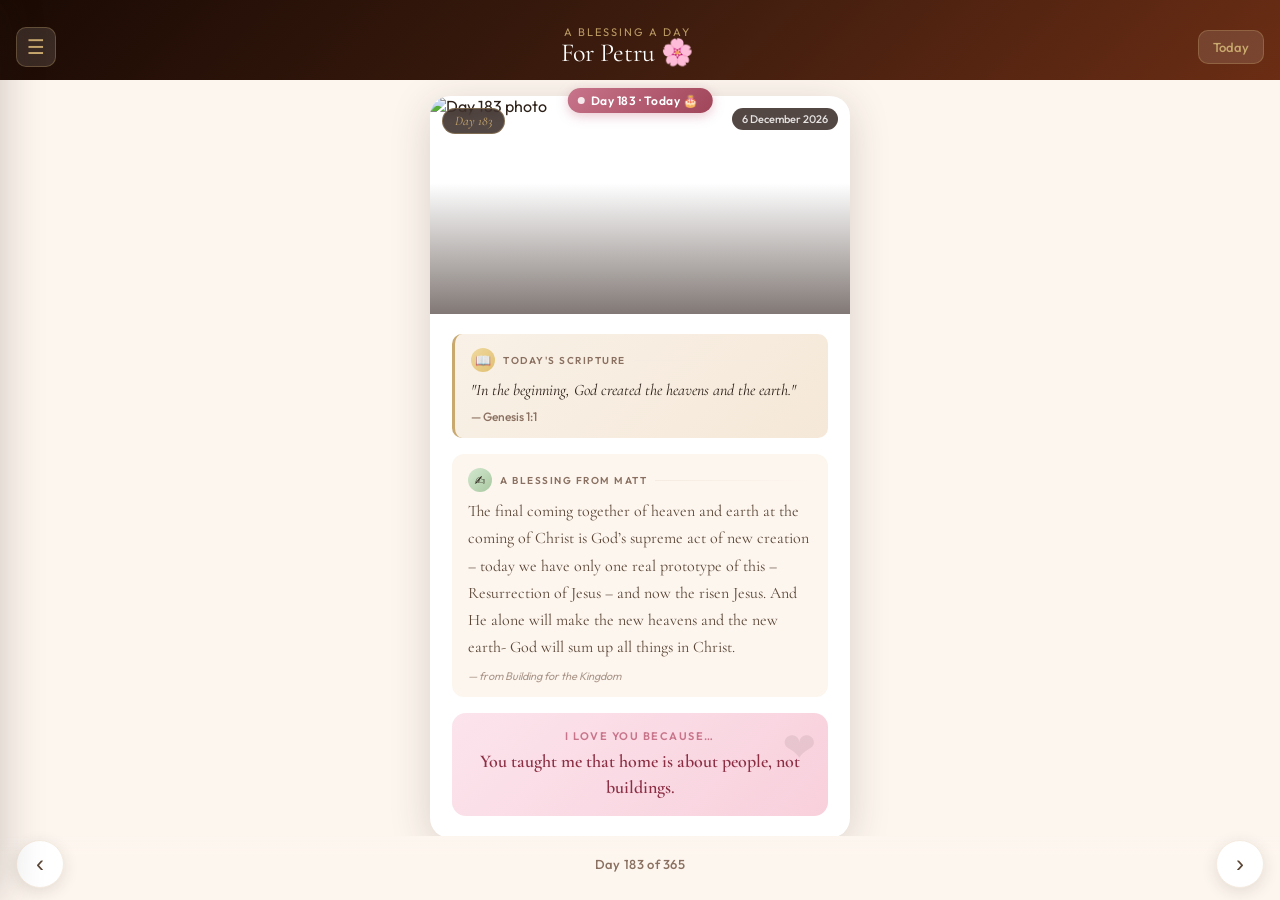
==== index.html @ 0aebe15b "🌸 Petru Blessings App - core files" ====
<!DOCTYPE html>
<html lang="en">
<head>
  <meta charset="UTF-8">
  <meta name="viewport" content="width=device-width, initial-scale=1.0, viewport-fit=cover">
  <title>A Blessing a Day – For Petru</title>
  <meta name="description" content="A year of daily blessings for Petru, from Matt with love.">
  <meta name="apple-mobile-web-app-capable" content="yes">
  <meta name="apple-mobile-web-app-status-bar-style" content="black-translucent">
  <meta name="apple-mobile-web-app-title" content="Blessings 🌸">
  <link rel="apple-touch-icon" href="icon-192.png">
  <meta name="theme-color" content="#3d1c0e">
  <link rel="manifest" href="manifest.json">
  <link rel="preconnect" href="https://fonts.googleapis.com">
  <link rel="preconnect" href="https://fonts.gstatic.com" crossorigin>
  <link href="https://fonts.googleapis.com/css2?family=Cormorant+Garamond:ital,wght@0,300;0,400;0,600;1,300;1,400&family=Outfit:wght@300;400;500;600&display=swap" rel="stylesheet">
  <link rel="stylesheet" href="style.css">
</head>
<body>

  <!-- HEADER -->
  <header class="app-header" id="app-header">
    <div class="header-bg"></div>
    <div class="header-content">
      <div class="header-top-row">
        <button class="menu-btn" id="menu-btn" aria-label="View all days">☰</button>
        <div class="header-title-group">
          <p class="header-sub">A Blessing a Day</p>
          <h1 class="header-title">For Petru 🌸</h1>
        </div>
        <button class="today-btn" id="go-today-btn" aria-label="Go to today">Today</button>
      </div>
    </div>
  </header>

  <!-- TODAY PILL -->
  <div class="today-pill" id="today-pill">
    <span class="today-dot"></span>
    <span id="today-pill-text">Day 1</span>
  </div>

  <!-- MAIN CARD AREA -->
  <main class="card-viewport" id="card-viewport">
    <div class="card-track" id="card-track">
      <!-- Cards injected by JS -->
    </div>
  </main>

  <!-- NAV ARROWS -->
  <div class="nav-arrows" id="nav-arrows">
    <button class="nav-arrow" id="prev-btn" aria-label="Previous day">‹</button>
    <div class="day-counter" id="day-counter">Day 1 of 365</div>
    <button class="nav-arrow" id="next-btn" aria-label="Next day">›</button>
  </div>

  <!-- ALL-DAYS PANEL -->
  <div class="panel-overlay" id="panel-overlay"></div>
  <aside class="days-panel" id="days-panel">
    <div class="panel-header">
      <h2>All Blessings</h2>
      <button class="close-panel-btn" id="close-panel-btn">✕</button>
    </div>
    <div class="panel-search">
      <input type="text" id="search-input" placeholder="Search days…" autocomplete="off">
    </div>
    <div class="panel-list" id="panel-list"></div>
  </aside>

  <!-- FULL-SCREEN PHOTO VIEWER -->
  <div class="photo-viewer" id="photo-viewer">
    <button class="close-photo-btn" id="close-photo-btn">✕</button>
    <img id="photo-viewer-img" src="" alt="Photo of Matt and Petru">
  </div>

  <script src="data.js"></script>
  <script src="script.js"></script>
  <script>
    if ('serviceWorker' in navigator) {
      window.addEventListener('load', () => {
        navigator.serviceWorker.register('./sw.js')
          .then(reg => console.log('SW registered:', reg.scope))
          .catch(err => console.log('SW failed:', err));
      });
    }
  </script>
</body>
</html>
---- style.css ----
/* ─── RESET & TOKENS ─────────────────────────────────────────── */
*, *::before, *::after { box-sizing: border-box; margin: 0; padding: 0; }

:root {
  --gold:      #c9a96e;
  --gold-lt:   #e8d5b0;
  --rose:      #c8748a;
  --rose-lt:   #f0b8c8;
  --cream:     #fdf6ef;
  --cream-dk:  #f5ebe0;
  --ink:       #2c2018;
  --ink-mid:   #5a4535;
  --ink-lt:    #8a7060;
  --white:     #ffffff;
  --shadow:    0 8px 40px rgba(44,32,24,0.18);
  --radius:    20px;
  --card-w:    min(420px, 96vw);
  --hdr-h:     80px;
  --nav-h:     64px;
  --font-serif: 'Cormorant Garamond', Georgia, serif;
  --font-sans:  'Outfit', system-ui, sans-serif;
}

html, body {
  height: 100%;
  overflow: hidden;
  background: var(--cream);
  color: var(--ink);
  font-family: var(--font-sans);
  -webkit-font-smoothing: antialiased;
}

/* ─── HEADER ─────────────────────────────────────────────────── */
.app-header {
  position: fixed;
  top: 0; left: 0; right: 0;
  z-index: 100;
  height: var(--hdr-h);
  display: flex;
  align-items: flex-end;
  padding: 0 16px 12px;
  padding-top: max(12px, env(safe-area-inset-top));
}
.header-bg {
  position: absolute;
  inset: 0;
  background: linear-gradient(135deg, #1a0a04 0%, #3d1c0e 50%, #6b2d14 100%);
  z-index: -1;
}
.header-content { width: 100%; }
.header-top-row {
  display: flex;
  align-items: center;
  justify-content: space-between;
  gap: 12px;
}
.header-title-group { text-align: center; flex: 1; }
.header-sub {
  font-family: var(--font-sans);
  font-size: 11px;
  letter-spacing: 2px;
  text-transform: uppercase;
  color: var(--gold);
  opacity: 0.9;
}
.header-title {
  font-family: var(--font-serif);
  font-size: 26px;
  font-weight: 400;
  color: var(--white);
  line-height: 1.1;
}
.menu-btn, .today-btn {
  background: rgba(255,255,255,0.12);
  border: 1px solid rgba(201,169,110,0.3);
  color: var(--gold);
  border-radius: 10px;
  cursor: pointer;
  font-family: var(--font-sans);
  transition: background 0.2s;
  flex-shrink: 0;
}
.menu-btn {
  font-size: 20px;
  width: 40px; height: 40px;
  display: flex; align-items: center; justify-content: center;
}
.today-btn {
  font-size: 13px;
  font-weight: 500;
  padding: 8px 14px;
}
.menu-btn:hover, .today-btn:hover { background: rgba(255,255,255,0.22); }

/* ─── TODAY PILL ─────────────────────────────────────────────── */
.today-pill {
  position: fixed;
  top: calc(var(--hdr-h) + 8px);
  left: 50%;
  transform: translateX(-50%);
  z-index: 99;
  background: linear-gradient(135deg, var(--rose), #a0455a);
  color: white;
  font-size: 12px;
  font-weight: 600;
  letter-spacing: 0.5px;
  padding: 5px 14px 5px 10px;
  border-radius: 20px;
  display: flex;
  align-items: center;
  gap: 6px;
  box-shadow: 0 3px 12px rgba(200,116,138,0.4);
  pointer-events: none;
}
.today-dot {
  width: 7px; height: 7px;
  border-radius: 50%;
  background: #fff;
  opacity: 0.85;
  animation: pulse 2s infinite;
}
@keyframes pulse {
  0%, 100% { opacity: 0.85; transform: scale(1); }
  50% { opacity: 0.4; transform: scale(0.7); }
}

/* ─── CARD VIEWPORT ──────────────────────────────────────────── */
.card-viewport {
  position: fixed;
  top: var(--hdr-h);
  bottom: var(--nav-h);
  left: 0; right: 0;
  overflow: hidden;
  display: flex;
  align-items: center;
  justify-content: center;
}
.card-track {
  display: flex;
  align-items: center;
  gap: 20px;
  width: 100%;
  height: 100%;
  padding: 16px 0 4px;
  overflow-y: auto;
  overflow-x: hidden;
  scroll-snap-type: none;
  justify-content: flex-start;
  flex-direction: column;
}

/* ─── THE CARD ───────────────────────────────────────────────── */
.blessing-card {
  width: var(--card-w);
  flex-shrink: 0;
  background: var(--white);
  border-radius: var(--radius);
  box-shadow: var(--shadow);
  overflow: hidden;
  display: none;
  flex-direction: column;
  animation: cardIn 0.5s cubic-bezier(0.16,1,0.3,1) both;
}
.blessing-card.active { display: flex; }

@keyframes cardIn {
  from { opacity: 0; transform: translateY(24px) scale(0.97); }
  to   { opacity: 1; transform: translateY(0) scale(1); }
}

/* Card photo */
.card-photo-wrap {
  position: relative;
  width: 100%;
  padding-top: 60%;
  overflow: hidden;
  cursor: zoom-in;
  flex-shrink: 0;
}
.card-photo-wrap img {
  position: absolute;
  inset: 0;
  width: 100%; height: 100%;
  object-fit: cover;
  transition: transform 0.4s ease;
}
.card-photo-wrap:hover img { transform: scale(1.04); }
.card-day-badge {
  position: absolute;
  top: 12px; left: 12px;
  background: rgba(26,10,4,0.75);
  backdrop-filter: blur(6px);
  color: var(--gold);
  font-family: var(--font-serif);
  font-size: 13px;
  font-style: italic;
  padding: 4px 12px;
  border-radius: 20px;
  border: 1px solid rgba(201,169,110,0.4);
}
.card-date-badge {
  position: absolute;
  top: 12px; right: 12px;
  background: rgba(26,10,4,0.75);
  backdrop-filter: blur(6px);
  color: rgba(255,255,255,0.85);
  font-size: 11px;
  font-weight: 500;
  padding: 4px 10px;
  border-radius: 20px;
}
.card-photo-gradient {
  position: absolute;
  bottom: 0; left: 0; right: 0;
  height: 60%;
  background: linear-gradient(to top, rgba(26,10,4,0.55), transparent);
  pointer-events: none;
}

/* Card body */
.card-body {
  padding: 20px 22px 22px;
  display: flex;
  flex-direction: column;
  gap: 16px;
  overflow-y: auto;
  flex: 1;
}

/* Section labels */
.section-label {
  display: flex;
  align-items: center;
  gap: 8px;
  margin-bottom: 6px;
}
.section-label span {
  font-size: 10px;
  font-weight: 600;
  letter-spacing: 1.5px;
  text-transform: uppercase;
  color: var(--ink-lt);
}
.section-label::after {
  content: '';
  flex: 1;
  height: 1px;
  background: linear-gradient(to right, var(--cream-dk), transparent);
}
.section-icon {
  width: 24px; height: 24px;
  border-radius: 50%;
  display: flex; align-items: center; justify-content: center;
  font-size: 13px;
  flex-shrink: 0;
}

/* Verse */
.verse-block {
  background: linear-gradient(135deg, #f9f1e7, #f5e8d8);
  border-left: 3px solid var(--gold);
  border-radius: 10px;
  padding: 14px 16px;
}
.section-icon.verse-icon { background: linear-gradient(135deg, #f0d9a0, #e0c070); }
.verse-text {
  font-family: var(--font-serif);
  font-size: 16px;
  font-style: italic;
  line-height: 1.55;
  color: var(--ink);
}
.verse-ref {
  margin-top: 6px;
  font-size: 12px;
  color: var(--ink-lt);
  font-weight: 500;
}

/* Message */
.message-block {
  background: var(--cream);
  border-radius: 12px;
  padding: 14px 16px;
}
.section-icon.msg-icon { background: linear-gradient(135deg, #d4e8d0, #a8c8a0); }
.message-text {
  font-family: var(--font-serif);
  font-size: 16px;
  line-height: 1.7;
  color: var(--ink-mid);
}
.message-source {
  margin-top: 8px;
  font-size: 11px;
  color: var(--ink-lt);
  font-style: italic;
  opacity: 0.7;
}

/* Love block */
.love-block {
  background: linear-gradient(135deg, #fce4ec, #f8d0dc);
  border-radius: 14px;
  padding: 16px 18px;
  text-align: center;
  position: relative;
  overflow: hidden;
}
.love-block::before {
  content: '❤';
  position: absolute;
  right: 12px; top: 8px;
  font-size: 40px;
  opacity: 0.08;
}
.section-icon.love-icon { background: linear-gradient(135deg, #f8bbd0, #f48fb1); }
.love-label {
  font-size: 11px;
  font-weight: 600;
  letter-spacing: 1.5px;
  text-transform: uppercase;
  color: var(--rose);
  margin-bottom: 6px;
}
.love-text {
  font-family: var(--font-serif);
  font-size: 18px;
  font-weight: 600;
  line-height: 1.4;
  color: #8b2e44;
}

/* ─── NAV ARROWS ─────────────────────────────────────────────── */
.nav-arrows {
  position: fixed;
  bottom: 0; left: 0; right: 0;
  height: var(--nav-h);
  display: flex;
  align-items: center;
  justify-content: space-between;
  padding: 0 16px;
  padding-bottom: max(8px, env(safe-area-inset-bottom));
  background: linear-gradient(to top, var(--cream) 70%, transparent);
  z-index: 90;
}
.nav-arrow {
  width: 48px; height: 48px;
  border-radius: 50%;
  background: var(--white);
  border: 1px solid var(--cream-dk);
  box-shadow: 0 4px 16px rgba(44,32,24,0.12);
  font-size: 24px;
  color: var(--ink-mid);
  cursor: pointer;
  display: flex; align-items: center; justify-content: center;
  transition: all 0.2s;
  -webkit-tap-highlight-color: transparent;
}
.nav-arrow:hover { background: var(--cream-dk); transform: scale(1.08); }
.nav-arrow:active { transform: scale(0.95); }
.nav-arrow:disabled { opacity: 0.3; pointer-events: none; }
.day-counter {
  font-size: 13px;
  font-weight: 500;
  color: var(--ink-lt);
  letter-spacing: 0.3px;
}

/* ─── PANEL OVERLAY & PANEL ──────────────────────────────────── */
.panel-overlay {
  position: fixed; inset: 0;
  background: rgba(26,10,4,0.5);
  z-index: 200;
  opacity: 0;
  pointer-events: none;
  transition: opacity 0.3s;
}
.panel-overlay.open { opacity: 1; pointer-events: all; }

.days-panel {
  position: fixed;
  top: 0; left: 0; bottom: 0;
  width: min(320px, 85vw);
  background: var(--white);
  z-index: 201;
  transform: translateX(-100%);
  transition: transform 0.35s cubic-bezier(0.4,0,0.2,1);
  display: flex;
  flex-direction: column;
  box-shadow: 4px 0 40px rgba(44,32,24,0.2);
}
.days-panel.open { transform: translateX(0); }

.panel-header {
  padding: 20px 16px 12px;
  padding-top: max(20px, env(safe-area-inset-top));
  display: flex;
  align-items: center;
  justify-content: space-between;
  border-bottom: 1px solid var(--cream-dk);
  background: linear-gradient(135deg, #1a0a04, #3d1c0e);
}
.panel-header h2 {
  font-family: var(--font-serif);
  font-size: 22px;
  font-weight: 400;
  color: var(--white);
}
.close-panel-btn {
  background: rgba(255,255,255,0.15);
  border: none;
  color: var(--gold);
  width: 34px; height: 34px;
  border-radius: 50%;
  font-size: 16px;
  cursor: pointer;
  display: flex; align-items: center; justify-content: center;
}

.panel-search {
  padding: 12px 16px 8px;
  border-bottom: 1px solid var(--cream-dk);
}
.panel-search input {
  width: 100%;
  padding: 9px 14px;
  border: 1px solid var(--cream-dk);
  border-radius: 10px;
  font-size: 14px;
  font-family: var(--font-sans);
  background: var(--cream);
  color: var(--ink);
  outline: none;
}
.panel-search input:focus { border-color: var(--gold); }

.panel-list {
  flex: 1;
  overflow-y: auto;
  padding: 8px 0;
}
.panel-item {
  display: flex;
  align-items: center;
  gap: 12px;
  padding: 10px 16px;
  cursor: pointer;
  border-bottom: 1px solid #f5ede4;
  transition: background 0.15s;
}
.panel-item:hover { background: var(--cream); }
.panel-item.today-item { background: linear-gradient(to right, #fff5f7, #ffe8ec); }
.panel-item-num {
  font-family: var(--font-serif);
  font-size: 18px;
  color: var(--gold);
  width: 36px;
  flex-shrink: 0;
  font-weight: 600;
}
.panel-item-detail { flex: 1; min-width: 0; }
.panel-item-date {
  font-size: 12px;
  color: var(--ink-lt);
}
.panel-item-love {
  font-size: 13px;
  color: var(--ink-mid);
  white-space: nowrap;
  overflow: hidden;
  text-overflow: ellipsis;
}
.panel-today-tag {
  background: var(--rose);
  color: white;
  font-size: 10px;
  font-weight: 600;
  padding: 2px 7px;
  border-radius: 10px;
  letter-spacing: 0.5px;
  flex-shrink: 0;
}

/* ─── PHOTO VIEWER ───────────────────────────────────────────── */
.photo-viewer {
  position: fixed; inset: 0;
  background: rgba(0,0,0,0.95);
  z-index: 300;
  display: flex;
  align-items: center;
  justify-content: center;
  opacity: 0;
  pointer-events: none;
  transition: opacity 0.25s;
}
.photo-viewer.open { opacity: 1; pointer-events: all; }
.photo-viewer img {
  max-width: 95vw;
  max-height: 90vh;
  object-fit: contain;
  border-radius: 8px;
}
.close-photo-btn {
  position: absolute;
  top: max(20px, env(safe-area-inset-top));
  right: 20px;
  background: rgba(255,255,255,0.15);
  border: none;
  color: white;
  font-size: 22px;
  width: 42px; height: 42px;
  border-radius: 50%;
  cursor: pointer;
  display: flex; align-items: center; justify-content: center;
}

/* ─── SWIPE ANIMATION ────────────────────────────────────────── */
.slide-out-left  { animation: slideOutLeft  0.3s forwards; }
.slide-out-right { animation: slideOutRight 0.3s forwards; }
.slide-in-left   { animation: slideInLeft   0.35s cubic-bezier(0.16,1,0.3,1) forwards; }
.slide-in-right  { animation: slideInRight  0.35s cubic-bezier(0.16,1,0.3,1) forwards; }

@keyframes slideOutLeft  { to { opacity:0; transform: translateX(-60px) scale(0.95); } }
@keyframes slideOutRight { to { opacity:0; transform: translateX(60px)  scale(0.95); } }
@keyframes slideInLeft   { from { opacity:0; transform: translateX(60px)  scale(0.97); } to { opacity:1; transform: none; } }
@keyframes slideInRight  { from { opacity:0; transform: translateX(-60px) scale(0.97); } to { opacity:1; transform: none; } }

/* ─── SCROLLBAR ──────────────────────────────────────────────── */
.card-body::-webkit-scrollbar,
.panel-list::-webkit-scrollbar { width: 4px; }
.card-body::-webkit-scrollbar-track,
.panel-list::-webkit-scrollbar-track { background: transparent; }
.card-body::-webkit-scrollbar-thumb,
.panel-list::-webkit-scrollbar-thumb { background: var(--cream-dk); border-radius: 4px; }

/* ─── RESPONSIVE ─────────────────────────────────────────────── */
@media (min-height: 750px) {
  .card-photo-wrap { padding-top: 52%; }
}
@media (max-height: 620px) {
  .card-photo-wrap { padding-top: 40%; }
  :root { --hdr-h: 68px; }
}
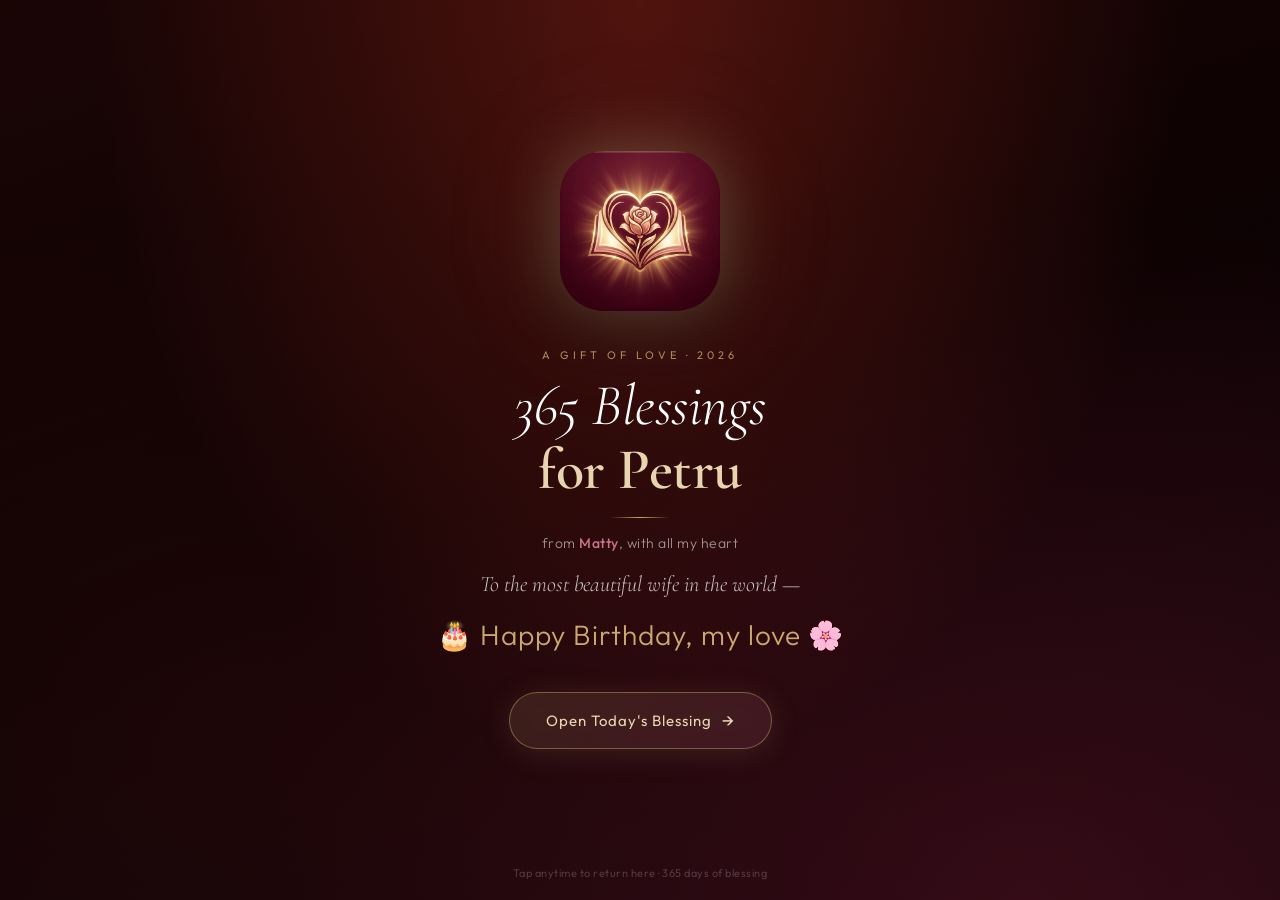
==== commit 74395d85: "🏠 Add landing page + home button + day hash routing" ====
--- a/index.html
+++ b/index.html
@@ -3,85 +3,392 @@
 <head>
   <meta charset="UTF-8">
   <meta name="viewport" content="width=device-width, initial-scale=1.0, viewport-fit=cover">
-  <title>A Blessing a Day – For Petru</title>
-  <meta name="description" content="A year of daily blessings for Petru, from Matt with love.">
+  <title>365 Blessings for Petru</title>
+  <meta name="description" content="A year of daily blessings for Petru, from Matty with love.">
   <meta name="apple-mobile-web-app-capable" content="yes">
   <meta name="apple-mobile-web-app-status-bar-style" content="black-translucent">
   <meta name="apple-mobile-web-app-title" content="Blessings 🌸">
   <link rel="apple-touch-icon" href="icon-192.png">
-  <meta name="theme-color" content="#3d1c0e">
+  <meta name="theme-color" content="#1a0505">
   <link rel="manifest" href="manifest.json">
   <link rel="preconnect" href="https://fonts.googleapis.com">
   <link rel="preconnect" href="https://fonts.gstatic.com" crossorigin>
-  <link href="https://fonts.googleapis.com/css2?family=Cormorant+Garamond:ital,wght@0,300;0,400;0,600;1,300;1,400&family=Outfit:wght@300;400;500;600&display=swap" rel="stylesheet">
-  <link rel="stylesheet" href="style.css">
+  <link href="https://fonts.googleapis.com/css2?family=Cormorant+Garamond:ital,wght@0,300;0,400;0,600;1,300;1,400;1,600&family=Outfit:wght@200;300;400;500&display=swap" rel="stylesheet">
+
+  <style>
+    *, *::before, *::after { box-sizing: border-box; margin: 0; padding: 0; }
+
+    :root {
+      --gold:   #c9a96e;
+      --gold-lt:#e8d5b0;
+      --rose:   #c8748a;
+      --cream:  #fdf6ef;
+      --ink:    #2c1810;
+    }
+
+    html, body {
+      height: 100%;
+      overflow: hidden;
+      background: #0d0203;
+      font-family: 'Cormorant Garamond', Georgia, serif;
+      -webkit-font-smoothing: antialiased;
+    }
+
+    /* ── BACKGROUND ─────────────────────────────────────── */
+    .bg {
+      position: fixed;
+      inset: 0;
+      background:
+        radial-gradient(ellipse at 50% 0%,   rgba(120,30,20,0.6) 0%, transparent 60%),
+        radial-gradient(ellipse at 80% 100%, rgba(80,15,30,0.5) 0%, transparent 55%),
+        radial-gradient(ellipse at 20% 80%,  rgba(50,10,10,0.4) 0%, transparent 50%),
+        linear-gradient(160deg, #1a0505 0%, #0d0203 50%, #1a0810 100%);
+      z-index: 0;
+    }
+
+    /* Floating particles */
+    .particles {
+      position: fixed;
+      inset: 0;
+      z-index: 1;
+      pointer-events: none;
+      overflow: hidden;
+    }
+    .particle {
+      position: absolute;
+      border-radius: 50%;
+      animation: float linear infinite;
+      opacity: 0;
+    }
+    @keyframes float {
+      0%   { transform: translateY(100vh) rotate(0deg);  opacity: 0; }
+      5%   { opacity: 1; }
+      95%  { opacity: 0.6; }
+      100% { transform: translateY(-20px) rotate(720deg); opacity: 0; }
+    }
+
+    /* ── MAIN CONTAINER ─────────────────────────────────── */
+    .landing {
+      position: relative;
+      z-index: 10;
+      height: 100%;
+      display: flex;
+      flex-direction: column;
+      align-items: center;
+      justify-content: center;
+      padding: 40px 24px;
+      padding-top: max(40px, env(safe-area-inset-top));
+      padding-bottom: max(40px, env(safe-area-inset-bottom));
+      text-align: center;
+      gap: 0;
+    }
+
+    /* ── ICON ───────────────────────────────────────────── */
+    .icon-wrap {
+      position: relative;
+      margin-bottom: 32px;
+      animation: iconIn 1.2s cubic-bezier(0.16,1,0.3,1) 0.3s both;
+    }
+    @keyframes iconIn {
+      from { opacity: 0; transform: scale(0.5) rotate(-10deg); }
+      to   { opacity: 1; transform: scale(1) rotate(0deg); }
+    }
+    .icon-img {
+      width: min(160px, 40vw);
+      height: min(160px, 40vw);
+      border-radius: 28%;
+      box-shadow:
+        0 0 60px rgba(201,169,110,0.35),
+        0 0 120px rgba(200,116,138,0.2),
+        0 20px 60px rgba(0,0,0,0.6);
+      animation: iconGlow 4s ease-in-out infinite alternate;
+    }
+    @keyframes iconGlow {
+      from { box-shadow: 0 0 40px rgba(201,169,110,0.3), 0 0 80px rgba(200,116,138,0.15), 0 20px 60px rgba(0,0,0,0.6); }
+      to   { box-shadow: 0 0 80px rgba(201,169,110,0.55), 0 0 160px rgba(200,116,138,0.3), 0 20px 80px rgba(0,0,0,0.7); }
+    }
+
+    /* ── TEXT BLOCK ─────────────────────────────────────── */
+    .text-block {
+      display: flex;
+      flex-direction: column;
+      align-items: center;
+      gap: 12px;
+      animation: textIn 1.4s cubic-bezier(0.16,1,0.3,1) 0.6s both;
+    }
+    @keyframes textIn {
+      from { opacity: 0; transform: translateY(30px); }
+      to   { opacity: 1; transform: translateY(0); }
+    }
+
+    .eyebrow {
+      font-family: 'Outfit', sans-serif;
+      font-size: 11px;
+      font-weight: 400;
+      letter-spacing: 4px;
+      text-transform: uppercase;
+      color: var(--gold);
+      opacity: 0.8;
+    }
+
+    .title {
+      font-size: clamp(36px, 10vw, 58px);
+      font-weight: 300;
+      font-style: italic;
+      line-height: 1.1;
+      color: #ffffff;
+      letter-spacing: -0.5px;
+    }
+    .title strong {
+      font-weight: 600;
+      font-style: normal;
+      color: var(--gold-lt);
+      display: block;
+    }
+
+    .divider {
+      width: 60px;
+      height: 1px;
+      background: linear-gradient(to right, transparent, var(--gold), transparent);
+      margin: 4px 0;
+    }
+
+    .from-line {
+      font-family: 'Outfit', sans-serif;
+      font-size: 14px;
+      font-weight: 300;
+      color: rgba(255,255,255,0.55);
+      letter-spacing: 0.5px;
+    }
+    .from-name {
+      color: var(--rose);
+      font-weight: 500;
+    }
+
+    .subtitle {
+      font-size: clamp(16px, 4.5vw, 22px);
+      font-style: italic;
+      font-weight: 300;
+      line-height: 1.5;
+      color: rgba(255,255,255,0.75);
+      max-width: 320px;
+      margin-top: 4px;
+    }
+
+    .birthday-line {
+      font-family: 'Outfit', sans-serif;
+      font-size: clamp(20px, 5vw, 28px);
+      font-weight: 300;
+      letter-spacing: 1px;
+      color: var(--gold);
+      margin-top: 4px;
+    }
+
+    /* ── BUTTON ─────────────────────────────────────────── */
+    .btn-wrap {
+      margin-top: 40px;
+      animation: btnIn 1.6s cubic-bezier(0.16,1,0.3,1) 1.0s both;
+    }
+    @keyframes btnIn {
+      from { opacity: 0; transform: translateY(20px); }
+      to   { opacity: 1; transform: translateY(0); }
+    }
+
+    .enter-btn {
+      display: inline-flex;
+      align-items: center;
+      gap: 10px;
+      background: linear-gradient(135deg, rgba(201,169,110,0.15), rgba(200,116,138,0.15));
+      border: 1px solid rgba(201,169,110,0.45);
+      color: var(--gold-lt);
+      font-family: 'Outfit', sans-serif;
+      font-size: 15px;
+      font-weight: 400;
+      letter-spacing: 1px;
+      padding: 16px 36px;
+      border-radius: 50px;
+      cursor: pointer;
+      text-decoration: none;
+      backdrop-filter: blur(10px);
+      transition: all 0.3s ease;
+      box-shadow: 0 4px 30px rgba(201,169,110,0.15);
+      -webkit-tap-highlight-color: transparent;
+    }
+    .enter-btn:hover, .enter-btn:active {
+      background: linear-gradient(135deg, rgba(201,169,110,0.28), rgba(200,116,138,0.22));
+      border-color: rgba(201,169,110,0.7);
+      box-shadow: 0 4px 40px rgba(201,169,110,0.3);
+      transform: translateY(-2px);
+    }
+    .enter-btn .arrow {
+      font-size: 18px;
+      transition: transform 0.3s;
+    }
+    .enter-btn:hover .arrow { transform: translateX(4px); }
+
+    /* ── FOOTER ─────────────────────────────────────────── */
+    .footer-note {
+      position: fixed;
+      bottom: max(20px, env(safe-area-inset-bottom));
+      left: 0; right: 0;
+      text-align: center;
+      font-family: 'Outfit', sans-serif;
+      font-size: 11px;
+      color: rgba(255,255,255,0.2);
+      letter-spacing: 0.5px;
+      animation: textIn 2s cubic-bezier(0.16,1,0.3,1) 1.5s both;
+    }
+
+    /* ── REDIRECT OVERLAY ───────────────────────────────── */
+    .redirect-overlay {
+      position: fixed;
+      inset: 0;
+      background: #0d0203;
+      z-index: 999;
+      display: flex;
+      align-items: center;
+      justify-content: center;
+      opacity: 0;
+      pointer-events: none;
+      transition: opacity 0.6s ease;
+    }
+    .redirect-overlay.show {
+      opacity: 1;
+      pointer-events: all;
+    }
+    .redirect-inner {
+      text-align: center;
+      color: var(--gold);
+      font-size: 20px;
+      font-style: italic;
+    }
+    .redirect-inner .day-num {
+      display: block;
+      font-size: 56px;
+      font-weight: 300;
+      line-height: 1;
+      margin-bottom: 8px;
+      color: white;
+    }
+  </style>
 </head>
 <body>
 
-  <!-- HEADER -->
-  <header class="app-header" id="app-header">
-    <div class="header-bg"></div>
-    <div class="header-content">
-      <div class="header-top-row">
-        <button class="menu-btn" id="menu-btn" aria-label="View all days">☰</button>
-        <div class="header-title-group">
-          <p class="header-sub">A Blessing a Day</p>
-          <h1 class="header-title">For Petru 🌸</h1>
-        </div>
-        <button class="today-btn" id="go-today-btn" aria-label="Go to today">Today</button>
-      </div>
+  <div class="bg"></div>
+  <div class="particles" id="particles"></div>
+
+  <div class="landing">
+
+    <div class="icon-wrap">
+      <img class="icon-img" src="icon-512.png" alt="Blessings">
     </div>
-  </header>
-
-  <!-- TODAY PILL -->
-  <div class="today-pill" id="today-pill">
-    <span class="today-dot"></span>
-    <span id="today-pill-text">Day 1</span>
+
+    <div class="text-block">
+      <p class="eyebrow">A gift of love · 2026</p>
+
+      <h1 class="title">
+        365 Blessings<br>
+        <strong>for Petru</strong>
+      </h1>
+
+      <div class="divider"></div>
+
+      <p class="from-line">from <span class="from-name">Matty</span>, with all my heart</p>
+
+      <p class="subtitle">To the most beautiful wife in the world —</p>
+
+      <p class="birthday-line">🎂 Happy Birthday, my love 🌸</p>
+    </div>
+
+    <div class="btn-wrap">
+      <a class="enter-btn" href="app.html" id="enter-btn">
+        Open Today's Blessing <span class="arrow">→</span>
+      </a>
+    </div>
+
   </div>
 
-  <!-- MAIN CARD AREA -->
-  <main class="card-viewport" id="card-viewport">
-    <div class="card-track" id="card-track">
-      <!-- Cards injected by JS -->
+  <div class="redirect-overlay" id="redirect-overlay">
+    <div class="redirect-inner">
+      <span class="day-num" id="redirect-day">1</span>
+      Opening Day <span id="redirect-day-2">1</span>…
     </div>
-  </main>
-
-  <!-- NAV ARROWS -->
-  <div class="nav-arrows" id="nav-arrows">
-    <button class="nav-arrow" id="prev-btn" aria-label="Previous day">‹</button>
-    <div class="day-counter" id="day-counter">Day 1 of 365</div>
-    <button class="nav-arrow" id="next-btn" aria-label="Next day">›</button>
   </div>
 
-  <!-- ALL-DAYS PANEL -->
-  <div class="panel-overlay" id="panel-overlay"></div>
-  <aside class="days-panel" id="days-panel">
-    <div class="panel-header">
-      <h2>All Blessings</h2>
-      <button class="close-panel-btn" id="close-panel-btn">✕</button>
-    </div>
-    <div class="panel-search">
-      <input type="text" id="search-input" placeholder="Search days…" autocomplete="off">
-    </div>
-    <div class="panel-list" id="panel-list"></div>
-  </aside>
-
-  <!-- FULL-SCREEN PHOTO VIEWER -->
-  <div class="photo-viewer" id="photo-viewer">
-    <button class="close-photo-btn" id="close-photo-btn">✕</button>
-    <img id="photo-viewer-img" src="" alt="Photo of Matt and Petru">
-  </div>
-
-  <script src="data.js"></script>
-  <script src="script.js"></script>
+  <p class="footer-note">Tap anytime to return here · 365 days of blessing</p>
+
+  <script>
+    // ── Floating particles ────────────────────────────────
+    const particleContainer = document.getElementById('particles');
+    const colors = ['#c9a96e','#e8d5b0','#c8748a','#f0b8c8','#fff5e0'];
+    for (let i = 0; i < 30; i++) {
+      const p = document.createElement('div');
+      p.className = 'particle';
+      const size = Math.random() * 4 + 1;
+      const color = colors[Math.floor(Math.random() * colors.length)];
+      p.style.cssText = `
+        width: ${size}px; height: ${size}px;
+        background: ${color};
+        left: ${Math.random() * 100}%;
+        animation-duration: ${10 + Math.random() * 20}s;
+        animation-delay: ${Math.random() * 15}s;
+        opacity: 0;
+      `;
+      particleContainer.appendChild(p);
+    }
+
+    // ── Auto-redirect logic ───────────────────────────────
+    const START_DATE  = new Date('2026-06-07T00:00:00');
+    const LANDING_KEY = 'petru_landing_seen';
+
+    function getDayNum() {
+      const now  = new Date();
+      const diff = Math.floor((now - START_DATE) / 86400000);
+      if (diff < 0)   return 1;
+      if (diff >= 365) return 365;
+      return diff + 1;
+    }
+
+    function goToApp(dayNum) {
+      const overlay = document.getElementById('redirect-overlay');
+      document.getElementById('redirect-day').textContent   = dayNum;
+      document.getElementById('redirect-day-2').textContent = dayNum;
+      overlay.classList.add('show');
+      setTimeout(() => {
+        window.location.href = `app.html#day=${dayNum}`;
+      }, 900);
+    }
+
+    // First-time logic:
+    // - If never visited before → show landing page (set seen flag)
+    // - If visited before and today >= June 7 → auto-redirect to today
+    const alreadySeen = localStorage.getItem(LANDING_KEY);
+    const today = new Date();
+    const birthdayStarted = today >= START_DATE;
+
+    if (!alreadySeen) {
+      // First ever visit — show landing page, mark as seen
+      localStorage.setItem(LANDING_KEY, '1');
+    } else if (birthdayStarted) {
+      // Returning visit on or after birthday — go straight to today
+      goToApp(getDayNum());
+    }
+    // If before birthday and already seen — still show landing page
+
+    // Enter button always goes to today
+    document.getElementById('enter-btn').addEventListener('click', function(e) {
+      e.preventDefault();
+      goToApp(getDayNum());
+    });
+  </script>
+
   <script>
     if ('serviceWorker' in navigator) {
       window.addEventListener('load', () => {
-        navigator.serviceWorker.register('./sw.js')
-          .then(reg => console.log('SW registered:', reg.scope))
-          .catch(err => console.log('SW failed:', err));
+        navigator.serviceWorker.register('./sw.js');
       });
     }
   </script>
+
 </body>
 </html>
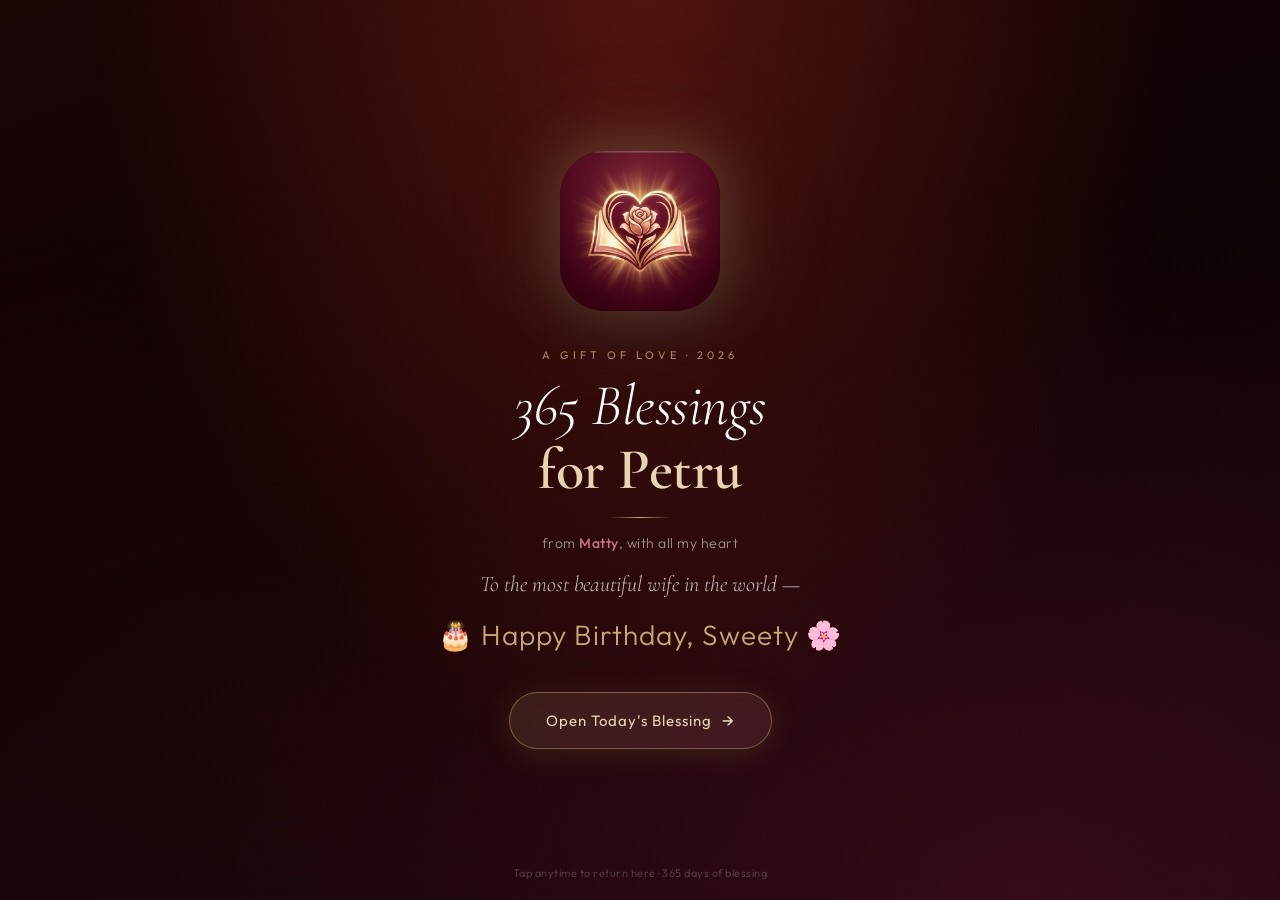
==== commit dd618af7: "Happy Birthday Sweety 🌸" ====
--- a/index.html
+++ b/index.html
@@ -297,7 +297,7 @@
 
       <p class="subtitle">To the most beautiful wife in the world —</p>
 
-      <p class="birthday-line">🎂 Happy Birthday, my love 🌸</p>
+      <p class="birthday-line">🎂 Happy Birthday, Sweety 🌸</p>
     </div>
 
     <div class="btn-wrap">
